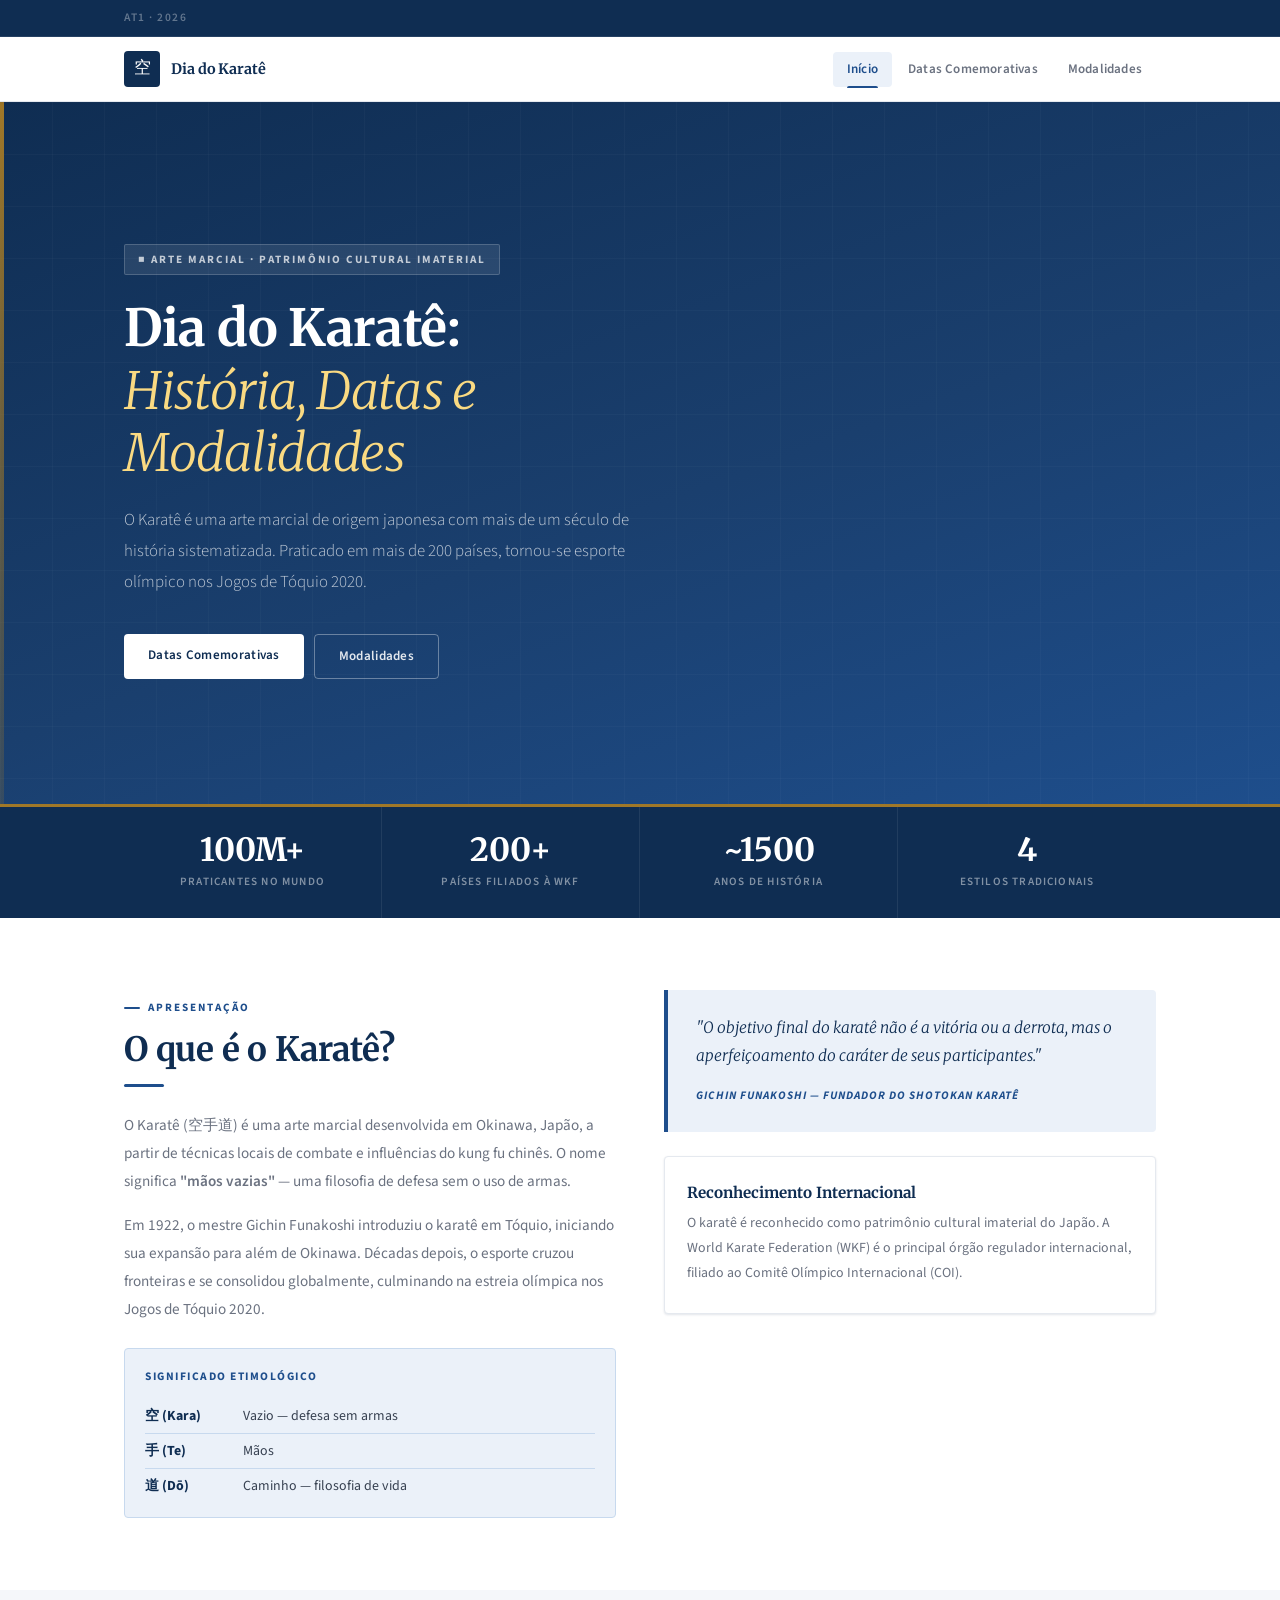
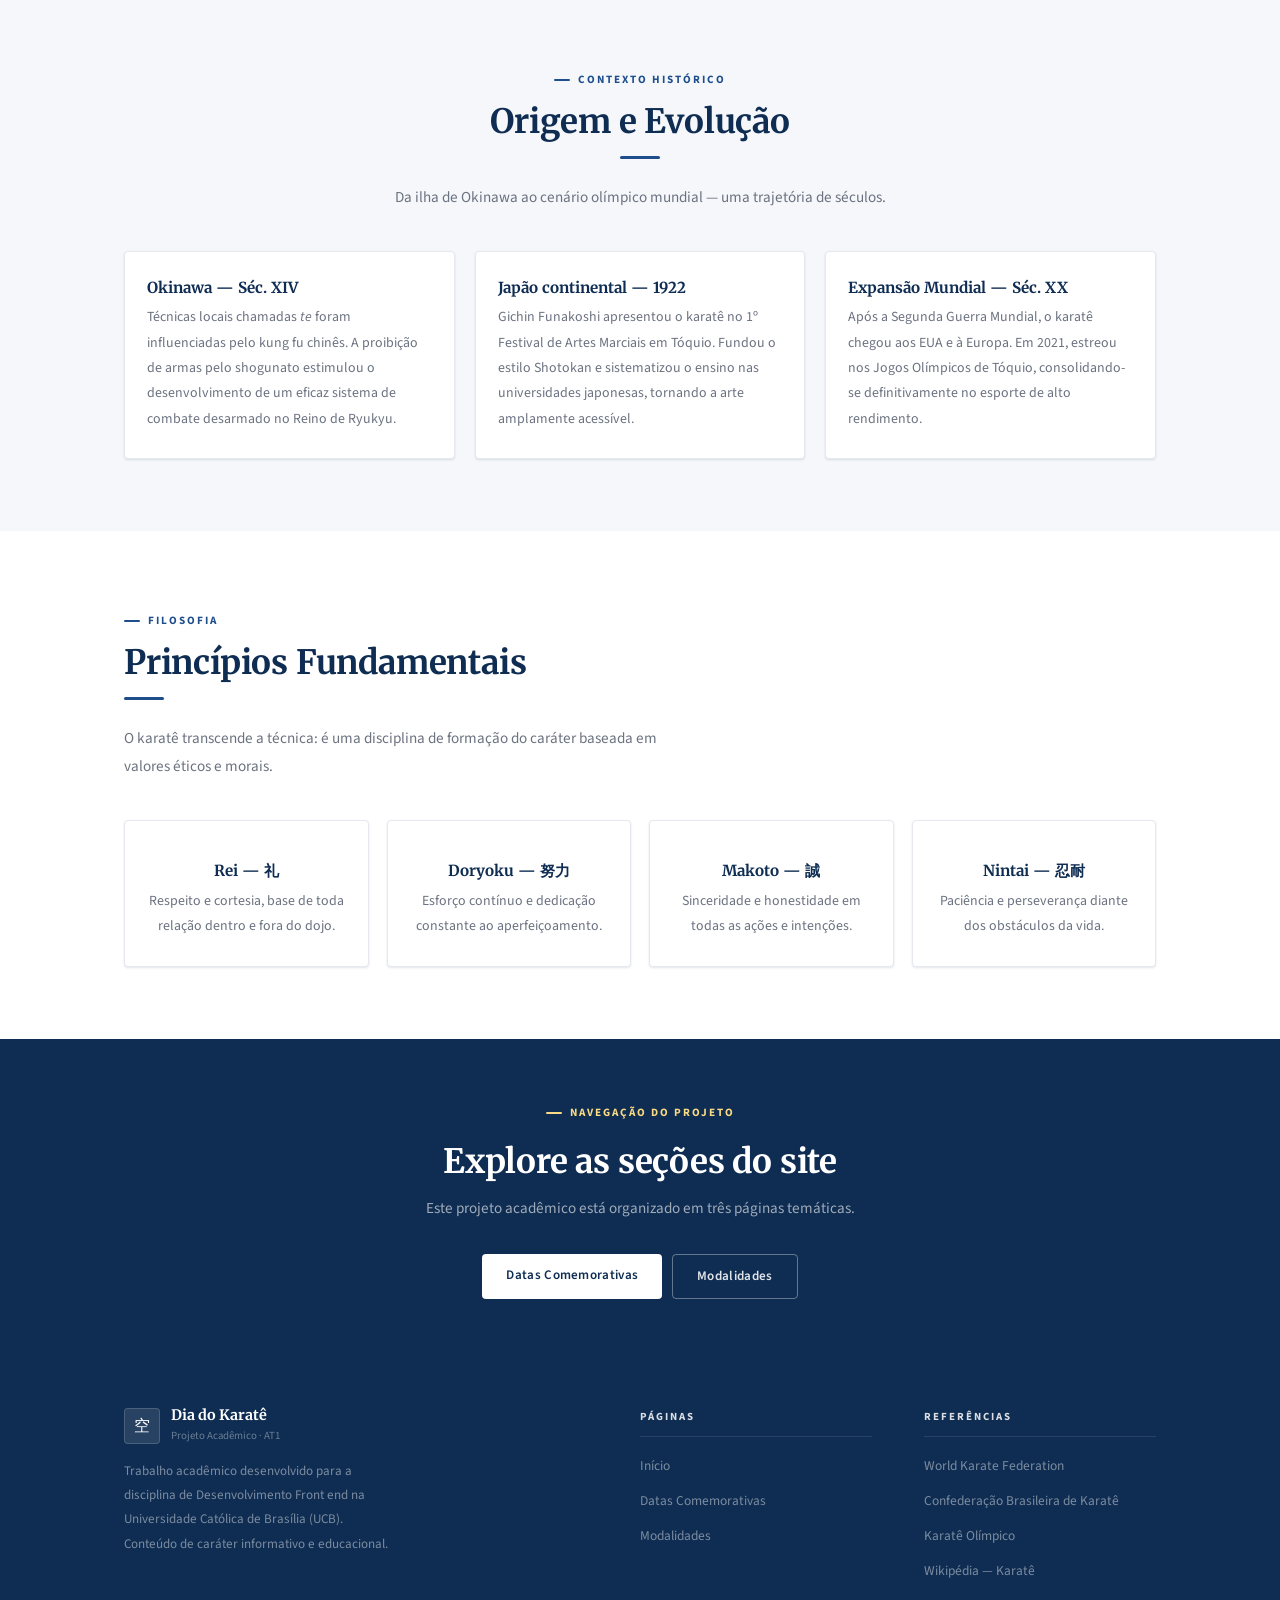
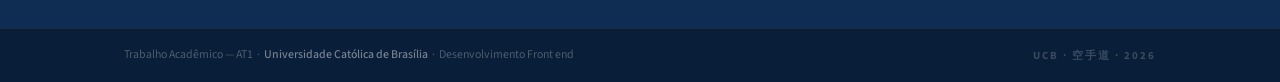
==== index.html @ 67e6d95a "Rename Index.html to index.html" ====
<!DOCTYPE html>
<html lang="pt-BR">
<head>
  <meta charset="UTF-8"/>
  <meta name="viewport" content="width=device-width, initial-scale=1.0"/>
  <title>Dia do Karatê</title>
  <link rel="stylesheet" href="style.css"/>
</head>
<body>

<!-- BARRA INSTITUCIONAL -->
<div class="barra-top">
  <div class="barra-top-inner">
    <span class="barra-top-at">AT1 · 2026</span>
  </div>
</div>

<!-- CABEÇALHO / MENU -->
<header class="cabecalho">
  <div class="cabecalho-inner">
    <div class="logo">
      <a href="index.html" style="display:flex;align-items:center;gap:11px;">
        <div class="logo-simbolo">空</div>
        <div class="logo-info">
          <span class="logo-nome">Dia do Karatê</span>
        </div>
      </a>
    </div>
    <nav>
      <ul class="nav-lista">
        <li><a href="index.html" class="ativo">Início</a></li>
        <li><a href="datas.html">Datas Comemorativas</a></li>
        <li><a href="modalidades.html">Modalidades</a></li>
      </ul>
    </nav>
  </div>
</header>

<!-- BANNER -->
<section class="banner">
  <div class="banner-conteudo">
    <div class="banner-etiqueta">&#9632; Arte Marcial · Patrimônio Cultural Imaterial</div>
    <h1 class="banner-h1">
      Dia do Karatê:<br>
      <em>História, Datas e Modalidades</em>
    </h1>
    <p class="banner-descricao">
      O Karatê é uma arte marcial de origem japonesa com mais de um século de história
      sistematizada. Praticado em mais de 200 países, tornou-se esporte olímpico nos
      Jogos de Tóquio 2020.
    </p>
    <div class="banner-acoes">
      <a href="datas.html" class="btn btn-primario">Datas Comemorativas</a>
      <a href="modalidades.html" class="btn btn-fantasma">Modalidades</a>
    </div>
  </div>
</section>

<!-- ESTATÍSTICAS -->
<div class="faixa-dados">
  <div class="faixa-dados-grade">
    <div class="dado"><div class="dado-numero">100M+</div><div class="dado-rotulo">Praticantes no mundo</div></div>
    <div class="dado"><div class="dado-numero">200+</div><div class="dado-rotulo">Países filiados à WKF</div></div>
    <div class="dado"><div class="dado-numero">~1500</div><div class="dado-rotulo">Anos de história</div></div>
    <div class="dado"><div class="dado-numero">4</div><div class="dado-rotulo">Estilos tradicionais</div></div>
  </div>
</div>

<!-- O QUE É O KARATÊ -->
<section class="secao secao-branca">
  <div class="container">
    <div class="grade-2">

      <div>
        <div class="rotulo">Apresentação</div>
        <h2 class="sec-titulo">O que é o Karatê?</h2>
        <div class="divisor"></div>
        <p class="sec-desc">
          O Karatê (空手道) é uma arte marcial desenvolvida em Okinawa, Japão, a partir de
          técnicas locais de combate e influências do kung fu chinês. O nome significa
          <strong>"mãos vazias"</strong> — uma filosofia de defesa sem o uso de armas.
        </p>
        <p class="sec-desc mt-16">
          Em 1922, o mestre Gichin Funakoshi introduziu o karatê em Tóquio, iniciando sua
          expansão para além de Okinawa. Décadas depois, o esporte cruzou fronteiras e se
          consolidou globalmente, culminando na estreia olímpica nos Jogos de Tóquio 2020.
        </p>

        <div class="etim mt-24">
          <div class="etim-titulo">Significado Etimológico</div>
          <div class="etim-linha"><span class="etim-kanji">空 (Kara)</span><span>Vazio — defesa sem armas</span></div>
          <div class="etim-linha"><span class="etim-kanji">手 (Te)</span><span>Mãos</span></div>
          <div class="etim-linha"><span class="etim-kanji">道 (Dō)</span><span>Caminho — filosofia de vida</span></div>
        </div>
      </div>

      <div>
        <div class="citacao">
          <blockquote>"O objetivo final do karatê não é a vitória ou a derrota, mas o aperfeiçoamento do caráter de seus participantes."</blockquote>
          <cite>Gichin Funakoshi — Fundador do Shotokan Karatê</cite>
        </div>

        <div class="card mt-24">
          <div class="card-icone"></div>
          <div class="card-titulo">Reconhecimento Internacional</div>
          <p class="card-texto">
            O karatê é reconhecido como patrimônio cultural imaterial do Japão. A
            World Karate Federation (WKF) é o principal órgão regulador internacional,
            filiado ao Comitê Olímpico Internacional (COI).
          </p>
        </div>
      </div>

    </div>
  </div>
</section>

<!-- ORIGEM E EVOLUÇÃO -->
<section class="secao secao-cinza">
  <div class="container">
    <div class="tc mb-40">
      <div class="rotulo">Contexto Histórico</div>
      <h2 class="sec-titulo">Origem e Evolução</h2>
      <div class="divisor divisor-centro"></div>
      <p class="sec-desc">Da ilha de Okinawa ao cenário olímpico mundial — uma trajetória de séculos.</p>
    </div>
    <div class="grade-3">
      <div class="card">
        <div class="card-icone"></div>
        <div class="card-titulo">Okinawa — Séc. XIV</div>
        <p class="card-texto">Técnicas locais chamadas <em>te</em> foram influenciadas pelo kung fu chinês. A proibição de armas pelo shogunato estimulou o desenvolvimento de um eficaz sistema de combate desarmado no Reino de Ryukyu.</p>
      </div>
      <div class="card">
        <div class="card-icone"></div>
        <div class="card-titulo">Japão continental — 1922</div>
        <p class="card-texto">Gichin Funakoshi apresentou o karatê no 1º Festival de Artes Marciais em Tóquio. Fundou o estilo Shotokan e sistematizou o ensino nas universidades japonesas, tornando a arte amplamente acessível.</p>
      </div>
      <div class="card">
        <div class="card-icone"></div>
        <div class="card-titulo">Expansão Mundial — Séc. XX</div>
        <p class="card-texto">Após a Segunda Guerra Mundial, o karatê chegou aos EUA e à Europa. Em 2021, estreou nos Jogos Olímpicos de Tóquio, consolidando-se definitivamente no esporte de alto rendimento.</p>
      </div>
    </div>
  </div>
</section>

<!-- PRINCÍPIOS -->
<section class="secao secao-branca">
  <div class="container">
    <div class="rotulo">Filosofia</div>
    <h2 class="sec-titulo">Princípios Fundamentais</h2>
    <div class="divisor"></div>
    <p class="sec-desc mb-40">O karatê transcende a técnica: é uma disciplina de formação do caráter baseada em valores éticos e morais.</p>
    <div class="grade-4">
      <div class="card tc">
        <div class="card-icone" style="margin:0 auto 14px;"></div>
        <div class="card-titulo">Rei — 礼</div>
        <p class="card-texto" style="text-align:center">Respeito e cortesia, base de toda relação dentro e fora do dojo.</p>
      </div>
      <div class="card tc">
        <div class="card-icone" style="margin:0 auto 14px;"></div>
        <div class="card-titulo">Doryoku — 努力</div>
        <p class="card-texto" style="text-align:center">Esforço contínuo e dedicação constante ao aperfeiçoamento.</p>
      </div>
      <div class="card tc">
        <div class="card-icone" style="margin:0 auto 14px;"></div>
        <div class="card-titulo">Makoto — 誠</div>
        <p class="card-texto" style="text-align:center">Sinceridade e honestidade em todas as ações e intenções.</p>
      </div>
      <div class="card tc">
        <div class="card-icone" style="margin:0 auto 14px;"></div>
        <div class="card-titulo">Nintai — 忍耐</div>
        <p class="card-texto" style="text-align:center">Paciência e perseverança diante dos obstáculos da vida.</p>
      </div>
    </div>
  </div>
</section>

<!-- CTA -->
<section class="secao-cta">
  <div class="container tc">
    <div class="rotulo rotulo-claro">Navegação do Projeto</div>
    <h2 class="sec-titulo sec-titulo-claro mt-8" style="margin-bottom:12px">Explore as seções do site</h2>
    <p class="sec-desc sec-desc-claro" style="margin:0 auto 32px">Este projeto acadêmico está organizado em três páginas temáticas.</p>
    <div style="display:flex;gap:10px;justify-content:center;flex-wrap:wrap;">
      <a href="datas.html" class="btn btn-primario">Datas Comemorativas</a>
      <a href="modalidades.html" class="btn btn-fantasma">Modalidades</a>
    </div>
  </div>
</section>

<!-- RODAPÉ -->
<footer class="rodape">
  <div class="rodape-principal">
    <div>
      <div class="rodape-logo">
        <div class="rodape-logo-box">空</div>
        <div>
          <div class="rodape-logo-nome">Dia do Karatê</div>
          <div class="rodape-logo-sub">Projeto Acadêmico · AT1</div>
        </div>
      </div>
      <p class="rodape-sobre">Trabalho acadêmico desenvolvido para a disciplina de Desenvolvimento Front end na Universidade Católica de Brasília (UCB). Conteúdo de caráter informativo e educacional.</p>
    </div>
    <div>
      <div class="rodape-col-titulo">Páginas</div>
      <ul class="rodape-links">
        <li><a href="index.html">Início</a></li>
        <li><a href="datas.html">Datas Comemorativas</a></li>
        <li><a href="modalidades.html">Modalidades</a></li>
      </ul>
    </div>
    <div>
      <div class="rodape-col-titulo">Referências</div>
      <ul class="rodape-links">
        <li><a href="https://www.worldkarate.net" target="_blank" rel="noopener">World Karate Federation</a></li>
        <li><a href="https://www.cbk.org.br" target="_blank" rel="noopener">Confederação Brasileira de Karatê</a></li>
        <li><a href="https://olympics.com/pt/sports/karate/" target="_blank" rel="noopener">Karatê Olímpico</a></li>
        <li><a href="https://pt.wikipedia.org/wiki/Karate" target="_blank" rel="noopener">Wikipédia — Karatê</a></li>
      </ul>
    </div>
  </div>
  <div class="rodape-base">
    <div class="rodape-base-inner">
      <span class="rodape-cr">Trabalho Acadêmico — AT1 &nbsp;·&nbsp; <strong>Universidade Católica de Brasília</strong> &nbsp;·&nbsp; Desenvolvimento Front end</span>
      <span class="rodape-sigla">UCB · 空手道 · 2026</span>
    </div>
  </div>
</footer>

</body>
</html>
---- style.css ----
/* ============================================================
   DIA DO KARATÊ — Identidade Visual Institucional / UCB
   Desenvolvimento Web · AT1 · 2024
   ============================================================ */

@import url('https://fonts.googleapis.com/css2?family=Merriweather:ital,wght@0,300;0,400;0,700;1,300;1,400&family=Source+Sans+3:wght@300;400;500;600;700&display=swap');

/* ── RESET ─────────────────────────────────────────────────── */
*, *::before, *::after { box-sizing: border-box; margin: 0; padding: 0; }
html { scroll-behavior: smooth; font-size: 16px; }
body {
  font-family: 'Source Sans 3', system-ui, sans-serif;
  font-size: 1rem;
  line-height: 1.75;
  color: #374151;
  background: #F5F7FA;
  overflow-x: hidden;
}
a { text-decoration: none; color: inherit; }
img { max-width: 100%; display: block; }
strong, b { font-weight: 600; }
em { font-style: italic; }

/* ── TOKENS ─────────────────────────────────────────────────── */
:root {
  /* Paleta */
  --azul-escuro:  #0F2D52;
  --azul:         #1E4E8C;
  --azul-medio:   #2563A8;
  --azul-suave:   #EBF1F9;
  --azul-borda:   #C7D9EE;
  --branco:       #FFFFFF;
  --cinza-fundo:  #F5F7FA;
  --cinza-linha:  #E5E9EF;
  --cinza-texto:  #374151;
  --cinza-medio:  #6B7280;
  --cinza-claro:  #9CA3AF;
  --ouro:         #A07828;
  --ouro-claro:   #FFF3CD;
  /* Layout */
  --max:    1200px;
  --mg:     clamp(20px, 7%, 84px);
  --r:      4px;
  /* Sombras */
  --s1: 0 1px 3px rgba(15,45,82,.07), 0 1px 2px rgba(15,45,82,.05);
  --s2: 0 4px 12px rgba(15,45,82,.10), 0 2px 4px rgba(15,45,82,.06);
  --s3: 0 8px 24px rgba(15,45,82,.12), 0 4px 8px rgba(15,45,82,.06);
}

/* ── CONTAINER ──────────────────────────────────────────────── */
.container {
  max-width: var(--max);
  margin-inline: auto;
  padding-inline: var(--mg);
}

/* ============================================================
   BARRA INSTITUCIONAL SUPERIOR
   ============================================================ */
.barra-top {
  background: var(--azul-escuro);
  border-bottom: 1px solid rgba(255,255,255,.1);
}
.barra-top-inner {
  max-width: var(--max);
  margin-inline: auto;
  padding: 8px var(--mg);
  display: flex;
  align-items: center;
  justify-content: space-between;
  gap: 12px;
}
.barra-top-inst {
  font-size: .75rem;
  font-weight: 500;
  color: rgba(255,255,255,.6);
  letter-spacing: .2px;
}
.barra-top-inst strong { color: rgba(255,255,255,.88); font-weight: 600; }
.barra-top-at {
  font-size: .72rem;
  font-weight: 600;
  letter-spacing: 1.5px;
  text-transform: uppercase;
  color: rgba(255,255,255,.35);
}

/* ============================================================
   CABEÇALHO / MENU FIXO
   ============================================================ */
.cabecalho {
  position: sticky;
  top: 0;
  z-index: 900;
  background: var(--branco);
  border-bottom: 1px solid var(--cinza-linha);
  box-shadow: var(--s1);
}
.cabecalho-inner {
  max-width: var(--max);
  margin-inline: auto;
  padding-inline: var(--mg);
  height: 64px;
  display: flex;
  align-items: center;
  justify-content: space-between;
  gap: 24px;
}

/* Logotipo */
.logo { display: flex; align-items: center; gap: 11px; }
.logo-simbolo {
  flex-shrink: 0;
  width: 36px; height: 36px;
  background: var(--azul-escuro);
  border-radius: var(--r);
  display: grid; place-items: center;
  font-size: 17px; color: #fff;
  letter-spacing: 0;
}
.logo-info { display: flex; flex-direction: column; gap: 1px; }
.logo-nome {
  font-family: 'Merriweather', Georgia, serif;
  font-size: .9rem;
  font-weight: 700;
  color: var(--azul-escuro);
  line-height: 1.2;
  letter-spacing: -.1px;
}
.logo-subtitulo {
  font-size: .68rem;
  font-weight: 600;
  letter-spacing: 1.2px;
  text-transform: uppercase;
  color: var(--cinza-medio);
}

/* Navegação */
.nav-lista { list-style: none; display: flex; align-items: center; gap: 2px; }
.nav-lista a {
  display: block;
  font-size: .82rem;
  font-weight: 600;
  color: var(--cinza-medio);
  padding: 6px 14px;
  border-radius: var(--r);
  letter-spacing: .2px;
  transition: color .15s, background .15s;
  white-space: nowrap;
  position: relative;
}
.nav-lista a:hover        { color: var(--azul); background: var(--azul-suave); }
.nav-lista a.ativo        { color: var(--azul); background: var(--azul-suave); }
.nav-lista a.ativo::after {
  content: '';
  position: absolute;
  inset-inline: 14px;
  bottom: -1px;
  height: 2px;
  background: var(--azul);
  border-radius: 2px 2px 0 0;
}

/* ============================================================
   BANNER PRINCIPAL (index)
   ============================================================ */
.banner {
  background: linear-gradient(160deg, var(--azul-escuro) 0%, #1a3f6e 55%, var(--azul) 100%);
  min-height: 78vh;
  display: flex;
  align-items: center;
  position: relative;
  overflow: hidden;
}
/* Trama geométrica discreta */
.banner::before {
  content: '';
  position: absolute;
  inset: 0;
  background-image:
    linear-gradient(rgba(255,255,255,.025) 1px, transparent 1px),
    linear-gradient(90deg, rgba(255,255,255,.025) 1px, transparent 1px);
  background-size: 52px 52px;
  pointer-events: none;
}
/* Acento dourado esquerdo */
.banner::after {
  content: '';
  position: absolute;
  inset-block: 0;
  left: 0;
  width: 4px;
  background: linear-gradient(to bottom, var(--ouro) 0%, rgba(160,120,40,.2) 100%);
}
.banner-conteudo {
  position: relative;
  z-index: 1;
  max-width: var(--max);
  margin-inline: auto;
  padding: 88px var(--mg) 72px;
  width: 100%;
}
.banner-etiqueta {
  display: inline-flex;
  align-items: center;
  gap: 8px;
  padding: 5px 13px;
  background: rgba(255,255,255,.09);
  border: 1px solid rgba(255,255,255,.18);
  border-radius: 2px;
  font-size: .7rem;
  font-weight: 700;
  letter-spacing: 2px;
  text-transform: uppercase;
  color: rgba(255,255,255,.72);
  margin-bottom: 22px;
}
.banner-h1 {
  font-family: 'Merriweather', Georgia, serif;
  font-size: clamp(1.9rem, 4.2vw, 3.2rem);
  font-weight: 700;
  line-height: 1.22;
  color: #fff;
  max-width: 640px;
  margin-bottom: 20px;
  letter-spacing: -.3px;
}
.banner-h1 em { font-style: italic; color: #FADA82; font-weight: 300; }
.banner-descricao {
  font-size: 1.05rem;
  font-weight: 300;
  color: rgba(255,255,255,.72);
  max-width: 520px;
  line-height: 1.85;
  margin-bottom: 36px;
}
.banner-acoes { display: flex; gap: 10px; flex-wrap: wrap; }

/* Botões */
.btn {
  display: inline-block;
  font-size: .82rem;
  font-weight: 600;
  letter-spacing: .3px;
  padding: 10px 24px;
  border-radius: var(--r);
  transition: all .18s;
  cursor: pointer;
  white-space: nowrap;
}
.btn-primario   { background: #fff; color: var(--azul-escuro); }
.btn-primario:hover { background: #EEF4FC; box-shadow: var(--s2); }
.btn-fantasma   { background: transparent; border: 1px solid rgba(255,255,255,.35); color: rgba(255,255,255,.88); }
.btn-fantasma:hover { background: rgba(255,255,255,.08); border-color: rgba(255,255,255,.6); }

/* ============================================================
   FAIXA DE DADOS / ESTATÍSTICAS
   ============================================================ */
.faixa-dados {
  background: var(--azul-escuro);
  border-top: 3px solid var(--ouro);
}
.faixa-dados-grade {
  max-width: var(--max);
  margin-inline: auto;
  padding-inline: var(--mg);
  display: grid;
  grid-template-columns: repeat(4, 1fr);
}
.dado {
  padding: 26px 16px;
  text-align: center;
  border-right: 1px solid rgba(255,255,255,.08);
}
.dado:last-child { border-right: none; }
.dado-numero {
  font-family: 'Merriweather', serif;
  font-size: 2rem;
  font-weight: 700;
  color: #fff;
  line-height: 1.1;
}
.dado-rotulo {
  font-size: .7rem;
  font-weight: 600;
  letter-spacing: 1.2px;
  text-transform: uppercase;
  color: rgba(255,255,255,.48);
  margin-top: 4px;
}

/* ============================================================
   SEÇÕES
   ============================================================ */
.secao         { padding: 72px 0; }
.secao-branca  { background: var(--branco); }
.secao-cinza   { background: var(--cinza-fundo); }
.secao-azul    { background: var(--azul-escuro); padding: 60px 0; }

/* Rótulo de seção */
.rotulo {
  display: inline-flex;
  align-items: center;
  gap: 8px;
  font-size: .7rem;
  font-weight: 700;
  letter-spacing: 2px;
  text-transform: uppercase;
  color: var(--azul);
  margin-bottom: 10px;
}
.rotulo::before {
  content: '';
  display: block;
  width: 16px; height: 2px;
  background: currentColor;
  border-radius: 1px;
  flex-shrink: 0;
}
.rotulo-claro { color: #FADA82; }
.rotulo-claro::before { background: #FADA82; }

/* Título de seção */
.sec-titulo {
  font-family: 'Merriweather', Georgia, serif;
  font-size: clamp(1.4rem, 2.8vw, 2.1rem);
  font-weight: 700;
  color: var(--azul-escuro);
  line-height: 1.25;
  letter-spacing: -.2px;
  margin-bottom: 14px;
}
.sec-titulo-claro { color: #fff; }

/* Divisor */
.divisor {
  width: 40px; height: 3px;
  background: var(--azul);
  border-radius: 2px;
  margin-bottom: 24px;
}
.divisor-claro  { background: var(--ouro); }
.divisor-centro { margin-inline: auto; }

/* Descrição */
.sec-desc {
  font-size: .95rem;
  color: var(--cinza-medio);
  line-height: 1.85;
  max-width: 560px;
}
.sec-desc-claro { color: rgba(255,255,255,.65); }

/* ── Grids ──────────────────────────────────── */
.grade-2 { display: grid; grid-template-columns: 1fr 1fr;           gap: 48px; align-items: start; }
.grade-3 { display: grid; grid-template-columns: repeat(3, 1fr);    gap: 20px; }
.grade-4 { display: grid; grid-template-columns: repeat(4, 1fr);    gap: 18px; }

/* ============================================================
   COMPONENTES
   ============================================================ */

/* ── Card padrão ────────────────────────────── */
.card {
  background: var(--branco);
  border: 1px solid var(--cinza-linha);
  border-radius: var(--r);
  padding: 26px 22px;
  box-shadow: var(--s1);
  transition: box-shadow .2s, transform .2s;
}
.card:hover { box-shadow: var(--s2); transform: translateY(-2px); }

.card-titulo {
  font-family: 'Merriweather', serif;
  font-size: .95rem;
  font-weight: 700;
  color: var(--azul-escuro);
  line-height: 1.3;
  margin-bottom: 8px;
}
.card-texto {
  font-size: .87rem;
  color: var(--cinza-medio);
  line-height: 1.82;
}

/* ── Card de destaque (borda lateral) ─────── */
.card-borda {
  background: var(--branco);
  border: 1px solid var(--cinza-linha);
  border-left: 4px solid var(--azul);
  border-radius: 0 var(--r) var(--r) 0;
  padding: 18px 22px;
  box-shadow: var(--s1);
}
.card-borda-data {
  font-family: 'Merriweather', serif;
  font-size: 1.3rem;
  font-weight: 700;
  color: var(--azul-escuro);
  line-height: 1.2;
  margin-bottom: 3px;
}
.card-borda-org {
  font-size: .68rem;
  font-weight: 700;
  letter-spacing: 1.5px;
  text-transform: uppercase;
  color: var(--cinza-claro);
  margin-bottom: 8px;
}
.card-borda-texto { font-size: .87rem; color: var(--cinza-medio); line-height: 1.72; }

/* ── Citação ──────────────────────────────── */
.citacao {
  background: var(--azul-suave);
  border-left: 4px solid var(--azul);
  border-radius: 0 var(--r) var(--r) 0;
  padding: 24px 28px;
}
.citacao blockquote {
  font-family: 'Merriweather', serif;
  font-size: .97rem;
  font-style: italic;
  font-weight: 300;
  color: var(--azul-escuro);
  line-height: 1.8;
  margin-bottom: 10px;
}
.citacao cite {
  font-size: .72rem;
  font-weight: 700;
  letter-spacing: 1px;
  text-transform: uppercase;
  color: var(--azul);
}

/* ── Nota / Aviso ────────────────────────── */
.nota {
  background: #FEFCE8;
  border: 1px solid #F0D060;
  border-left: 4px solid #D4A017;
  border-radius: 0 var(--r) var(--r) 0;
  padding: 16px 22px;
  margin-block: 28px;
}
.nota p { font-size: .87rem; color: #523800; line-height: 1.8; }
.nota strong { color: #3A2800; }

/* ── Mini-card de etimologia ─────────────── */
.etim {
  background: var(--azul-suave);
  border: 1px solid var(--azul-borda);
  border-radius: var(--r);
  padding: 18px 20px;
}
.etim-titulo {
  font-size: .72rem;
  font-weight: 700;
  letter-spacing: 1.5px;
  text-transform: uppercase;
  color: var(--azul);
  margin-bottom: 12px;
}
.etim-linha {
  display: flex;
  gap: 8px;
  font-size: .87rem;
  color: var(--cinza-texto);
  padding: 5px 0;
  border-bottom: 1px solid var(--azul-borda);
}
.etim-linha:last-child { border-bottom: none; padding-bottom: 0; }
.etim-kanji { font-weight: 700; color: var(--azul-escuro); min-width: 90px; flex-shrink: 0; }

/* ── Tabela ──────────────────────────────── */
.tabela-envoltorio {
  border: 1px solid var(--cinza-linha);
  border-radius: var(--r);
  overflow: hidden;
  box-shadow: var(--s1);
}
.tabela {
  width: 100%;
  border-collapse: collapse;
  font-size: .87rem;
  background: var(--branco);
}
.tabela thead th {
  background: var(--azul-escuro);
  color: #fff;
  font-size: .68rem;
  font-weight: 700;
  letter-spacing: 1.5px;
  text-transform: uppercase;
  padding: 13px 18px;
  text-align: left;
  white-space: nowrap;
}
.tabela tbody td {
  padding: 13px 18px;
  color: var(--cinza-texto);
  border-bottom: 1px solid var(--cinza-linha);
  vertical-align: top;
  line-height: 1.7;
}
.tabela tbody tr:last-child td { border-bottom: none; }
.tabela tbody tr:hover td { background: var(--azul-suave); }
.tabela td:first-child { font-weight: 700; color: var(--azul-escuro); white-space: nowrap; }

/* ── Badge ───────────────────────────────── */
.badge {
  display: inline-block;
  padding: 2px 9px;
  font-size: .65rem;
  font-weight: 700;
  letter-spacing: 1px;
  text-transform: uppercase;
  border-radius: 2px;
}
.badge-azul  { background: var(--azul-suave);  color: var(--azul-escuro); }
.badge-verde { background: #E8F5EC;            color: #1B5E38; }
.badge-ouro  { background: var(--ouro-claro);  color: #6B4A00; }
.badge-cinza { background: #F3F4F6;            color: var(--cinza-texto); }

/* ── Linha de pontuação ──────────────────── */
.pont-linha {
  display: flex;
  align-items: center;
  justify-content: space-between;
  gap: 12px;
  padding: 10px 0;
  border-bottom: 1px solid var(--cinza-linha);
  font-size: .87rem;
}
.pont-linha:last-child { border-bottom: none; padding-bottom: 0; }
.pont-desc { color: var(--cinza-medio); }
.pont-valor {
  font-family: 'Merriweather', serif;
  font-size: 1.1rem;
  font-weight: 700;
  color: var(--azul-escuro);
  white-space: nowrap;
}

/* ── Linha de faixa ──────────────────────── */
.faixa-linha {
  display: flex;
  align-items: center;
  gap: 14px;
  padding: 9px 0;
  border-bottom: 1px solid var(--cinza-linha);
}
.faixa-linha:last-child { border-bottom: none; padding-bottom: 0; }
.faixa-cor {
  width: 52px; height: 12px;
  border-radius: 2px;
  flex-shrink: 0;
  box-shadow: 0 1px 2px rgba(0,0,0,.14);
}
.faixa-texto { font-size: .87rem; color: var(--cinza-texto); }
.faixa-texto strong { font-weight: 600; color: var(--azul-escuro); }
.faixa-texto small   { font-size: .78rem; color: var(--cinza-medio); }

/* ── Timeline ────────────────────────────── */
.timeline { position: relative; padding-left: 24px; }
.timeline::before {
  content: '';
  position: absolute;
  left: 0; top: 8px; bottom: 0;
  width: 2px;
  background: linear-gradient(to bottom, var(--azul), var(--cinza-linha));
}
.tl-item { position: relative; padding: 0 0 34px 26px; }
.tl-item::before {
  content: '';
  position: absolute;
  left: -5px; top: 5px;
  width: 12px; height: 12px;
  background: var(--branco);
  border: 2px solid var(--azul);
  border-radius: 50%;
}
.tl-ano {
  font-size: .7rem;
  font-weight: 700;
  letter-spacing: 2px;
  text-transform: uppercase;
  color: var(--azul);
  margin-bottom: 3px;
}
.tl-titulo {
  font-family: 'Merriweather', serif;
  font-size: .9rem;
  font-weight: 700;
  color: var(--azul-escuro);
  margin-bottom: 5px;
}
.tl-texto { font-size: .84rem; color: var(--cinza-medio); line-height: 1.8; }

/* ── Hero interno (páginas internas) ─────── */
.hero-int {
  background: linear-gradient(160deg, var(--azul-escuro) 0%, var(--azul) 100%);
  border-bottom: 3px solid var(--ouro);
}
.hero-int-conteudo {
  max-width: var(--max);
  margin-inline: auto;
  padding: 48px var(--mg) 40px;
}
.breadcrumb {
  display: flex;
  align-items: center;
  gap: 6px;
  font-size: .75rem;
  font-weight: 500;
  color: rgba(255,255,255,.5);
  margin-bottom: 14px;
}
.breadcrumb a { transition: color .15s; }
.breadcrumb a:hover { color: rgba(255,255,255,.88); }
.breadcrumb .sep { color: rgba(255,255,255,.25); font-size: .7rem; }
.breadcrumb span { color: rgba(255,255,255,.88); }
.hero-int-titulo {
  font-family: 'Merriweather', serif;
  font-size: clamp(1.6rem, 3.8vw, 2.8rem);
  font-weight: 700;
  color: #fff;
  line-height: 1.22;
  letter-spacing: -.2px;
  margin-bottom: 8px;
}
.hero-int-subtitulo {
  font-size: .95rem;
  font-weight: 300;
  color: rgba(255,255,255,.6);
}

/* ── Card de modalidade (header colorido) ─── */
.mod-card {
  border: 1px solid var(--cinza-linha);
  border-radius: var(--r);
  overflow: hidden;
  box-shadow: var(--s1);
}
.mod-cabecalho {
  padding: 24px 24px 20px;
  color: #fff;
}
.mod-num {
  font-size: .66rem;
  font-weight: 700;
  letter-spacing: 2px;
  text-transform: uppercase;
  color: rgba(255,255,255,.45);
  margin-bottom: 5px;
}
.mod-nome {
  font-family: 'Merriweather', serif;
  font-size: 1.55rem;
  font-weight: 700;
  color: #fff;
  line-height: 1.18;
  margin-bottom: 4px;
}
.mod-subtitulo { font-size: .82rem; color: rgba(255,255,255,.52); }
.mod-corpo { padding: 24px; background: var(--branco); }

/* ── Mini-stats inline ───────────────────── */
.mini-stats {
  display: grid;
  grid-template-columns: 1fr 1fr;
  gap: 10px;
  margin-top: 18px;
}
.mini-stat {
  background: var(--cinza-fundo);
  border: 1px solid var(--cinza-linha);
  border-radius: var(--r);
  padding: 13px;
  text-align: center;
}
.mini-stat-num {
  font-family: 'Merriweather', serif;
  font-size: 1.4rem;
  font-weight: 700;
  color: var(--azul-escuro);
  line-height: 1.1;
}
.mini-stat-leg {
  font-size: .67rem;
  font-weight: 600;
  letter-spacing: 1px;
  text-transform: uppercase;
  color: var(--cinza-medio);
  margin-top: 3px;
}

/* ── Bloco de faixas ─────────────────────── */
.faixas-bloco {
  background: var(--cinza-fundo);
  border: 1px solid var(--cinza-linha);
  border-radius: var(--r);
  padding: 24px;
}
.faixas-titulo {
  font-size: .7rem;
  font-weight: 700;
  letter-spacing: 2px;
  text-transform: uppercase;
  color: var(--azul-escuro);
  padding-bottom: 12px;
  border-bottom: 2px solid var(--azul-escuro);
  margin-bottom: 16px;
}

/* ============================================================
   SEÇÃO DE NAVEGAÇÃO / CTA (fundo azul)
   ============================================================ */
.secao-cta { background: var(--azul-escuro); padding: 56px 0; }
.secao-cta .rotulo { color: #FADA82; }
.secao-cta .rotulo::before { background: #FADA82; }
.secao-cta .sec-titulo { color: #fff; }
.secao-cta .sec-desc  { color: rgba(255,255,255,.6); }

/* ============================================================
   RODAPÉ
   ============================================================ */
.rodape { background: var(--azul-escuro); }
.rodape-principal {
  max-width: var(--max);
  margin-inline: auto;
  padding: 52px var(--mg) 44px;
  display: grid;
  grid-template-columns: 2fr 1fr 1fr;
  gap: 52px;
}

/* Coluna sobre */
.rodape-logo { display: flex; align-items: center; gap: 11px; margin-bottom: 14px; }
.rodape-logo-box {
  width: 36px; height: 36px;
  background: rgba(255,255,255,.1);
  border: 1px solid rgba(255,255,255,.16);
  border-radius: var(--r);
  display: grid; place-items: center;
  font-size: 16px; color: #fff; flex-shrink: 0;
}
.rodape-logo-nome {
  font-family: 'Merriweather', serif;
  font-size: .9rem;
  font-weight: 700;
  color: #fff;
  line-height: 1.2;
}
.rodape-logo-sub { font-size: .68rem; color: rgba(255,255,255,.38); margin-top: 1px; }
.rodape-sobre {
  font-size: .82rem;
  color: rgba(255,255,255,.45);
  line-height: 1.85;
  max-width: 270px;
}

/* Colunas de links */
.rodape-col-titulo {
  font-size: .68rem;
  font-weight: 700;
  letter-spacing: 2px;
  text-transform: uppercase;
  color: rgba(255,255,255,.85);
  padding-bottom: 10px;
  border-bottom: 1px solid rgba(255,255,255,.1);
  margin-bottom: 14px;
}
.rodape-links { list-style: none; display: flex; flex-direction: column; gap: 7px; }
.rodape-links a {
  font-size: .84rem;
  color: rgba(255,255,255,.45);
  transition: color .15s;
}
.rodape-links a:hover { color: rgba(255,255,255,.88); }

/* Barra inferior */
.rodape-base {
  background: #091E38;
  border-top: 1px solid rgba(255,255,255,.07);
}
.rodape-base-inner {
  max-width: var(--max);
  margin-inline: auto;
  padding: 16px var(--mg);
  display: flex;
  align-items: center;
  justify-content: space-between;
  gap: 12px;
  flex-wrap: wrap;
}
.rodape-cr { font-size: .74rem; color: rgba(255,255,255,.28); }
.rodape-cr strong { color: rgba(255,255,255,.44); font-weight: 500; }
.rodape-sigla {
  font-size: .68rem;
  font-weight: 700;
  letter-spacing: 2px;
  text-transform: uppercase;
  color: rgba(255,255,255,.2);
}

/* ============================================================
   UTILITÁRIOS
   ============================================================ */
.tc { text-align: center; }
.tc .rotulo     { justify-content: center; }
.tc .divisor    { margin-inline: auto; }
.tc .sec-desc   { margin-inline: auto; }

.mt-8  { margin-top:  8px; } .mt-16 { margin-top: 16px; }
.mt-24 { margin-top: 24px; } .mt-40 { margin-top: 40px; }
.mb-16 { margin-bottom: 16px; } .mb-24 { margin-bottom: 24px; }
.mb-32 { margin-bottom: 32px; } .mb-40 { margin-bottom: 40px; }

/* ============================================================
   RESPONSIVIDADE
   ============================================================ */
@media (max-width: 960px) {
  .grade-2 { grid-template-columns: 1fr; gap: 28px; }
  .grade-3 { grid-template-columns: 1fr 1fr; }
  .grade-4 { grid-template-columns: 1fr 1fr; }
  .faixa-dados-grade { grid-template-columns: 1fr 1fr; }
  .rodape-principal { grid-template-columns: 1fr 1fr; }
  .barra-top-at { display: none; }
}
@media (max-width: 640px) {
  :root { --mg: 20px; }
  .grade-3, .grade-4, .faixa-dados-grade { grid-template-columns: 1fr; }
  .rodape-principal { grid-template-columns: 1fr; gap: 28px; }
  .rodape-base-inner { flex-direction: column; align-items: flex-start; }
  .nav-lista a { font-size: .75rem; padding: 6px 10px; }
  .nav-lista a.ativo::after { display: none; }
  .banner-h1 { font-size: 1.7rem; }
  .barra-top { display: none; }
  .tabela { font-size: .8rem; }
  .tabela thead th, .tabela tbody td { padding: 10px 12px; }
}
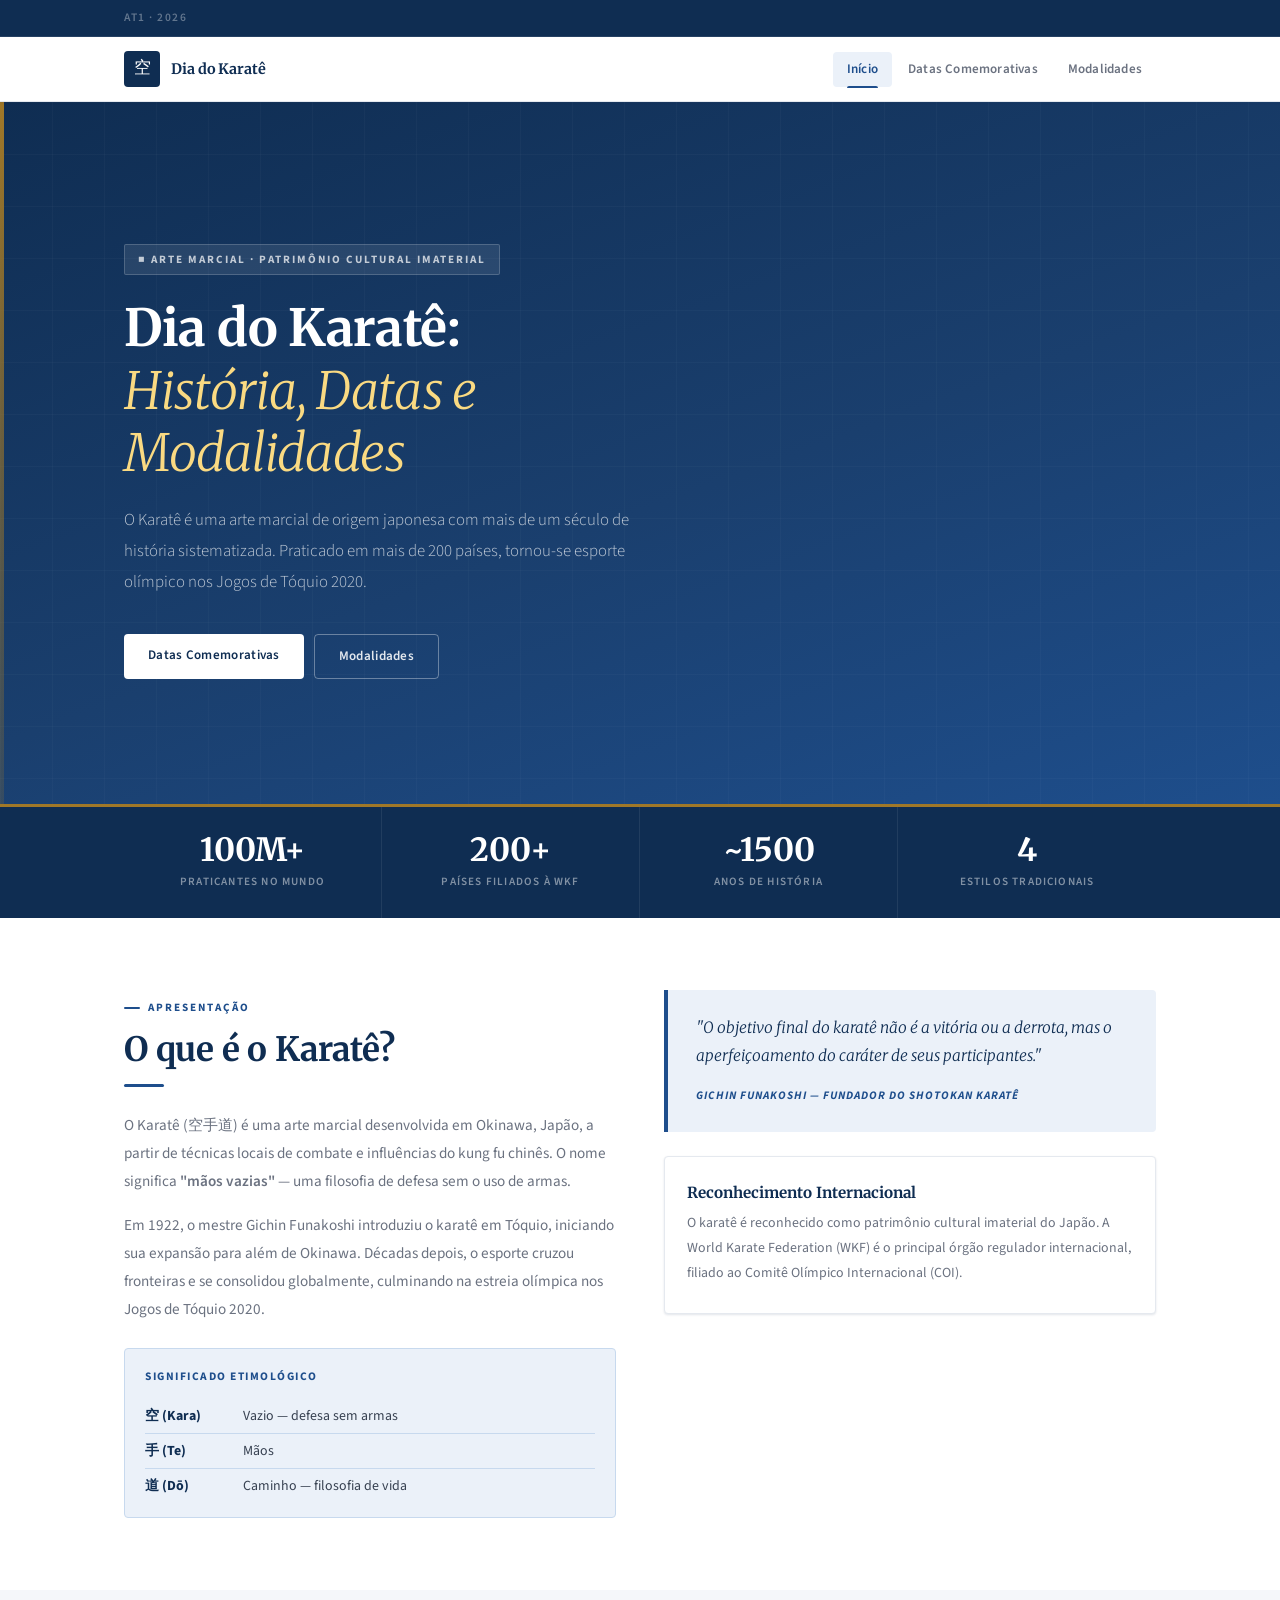
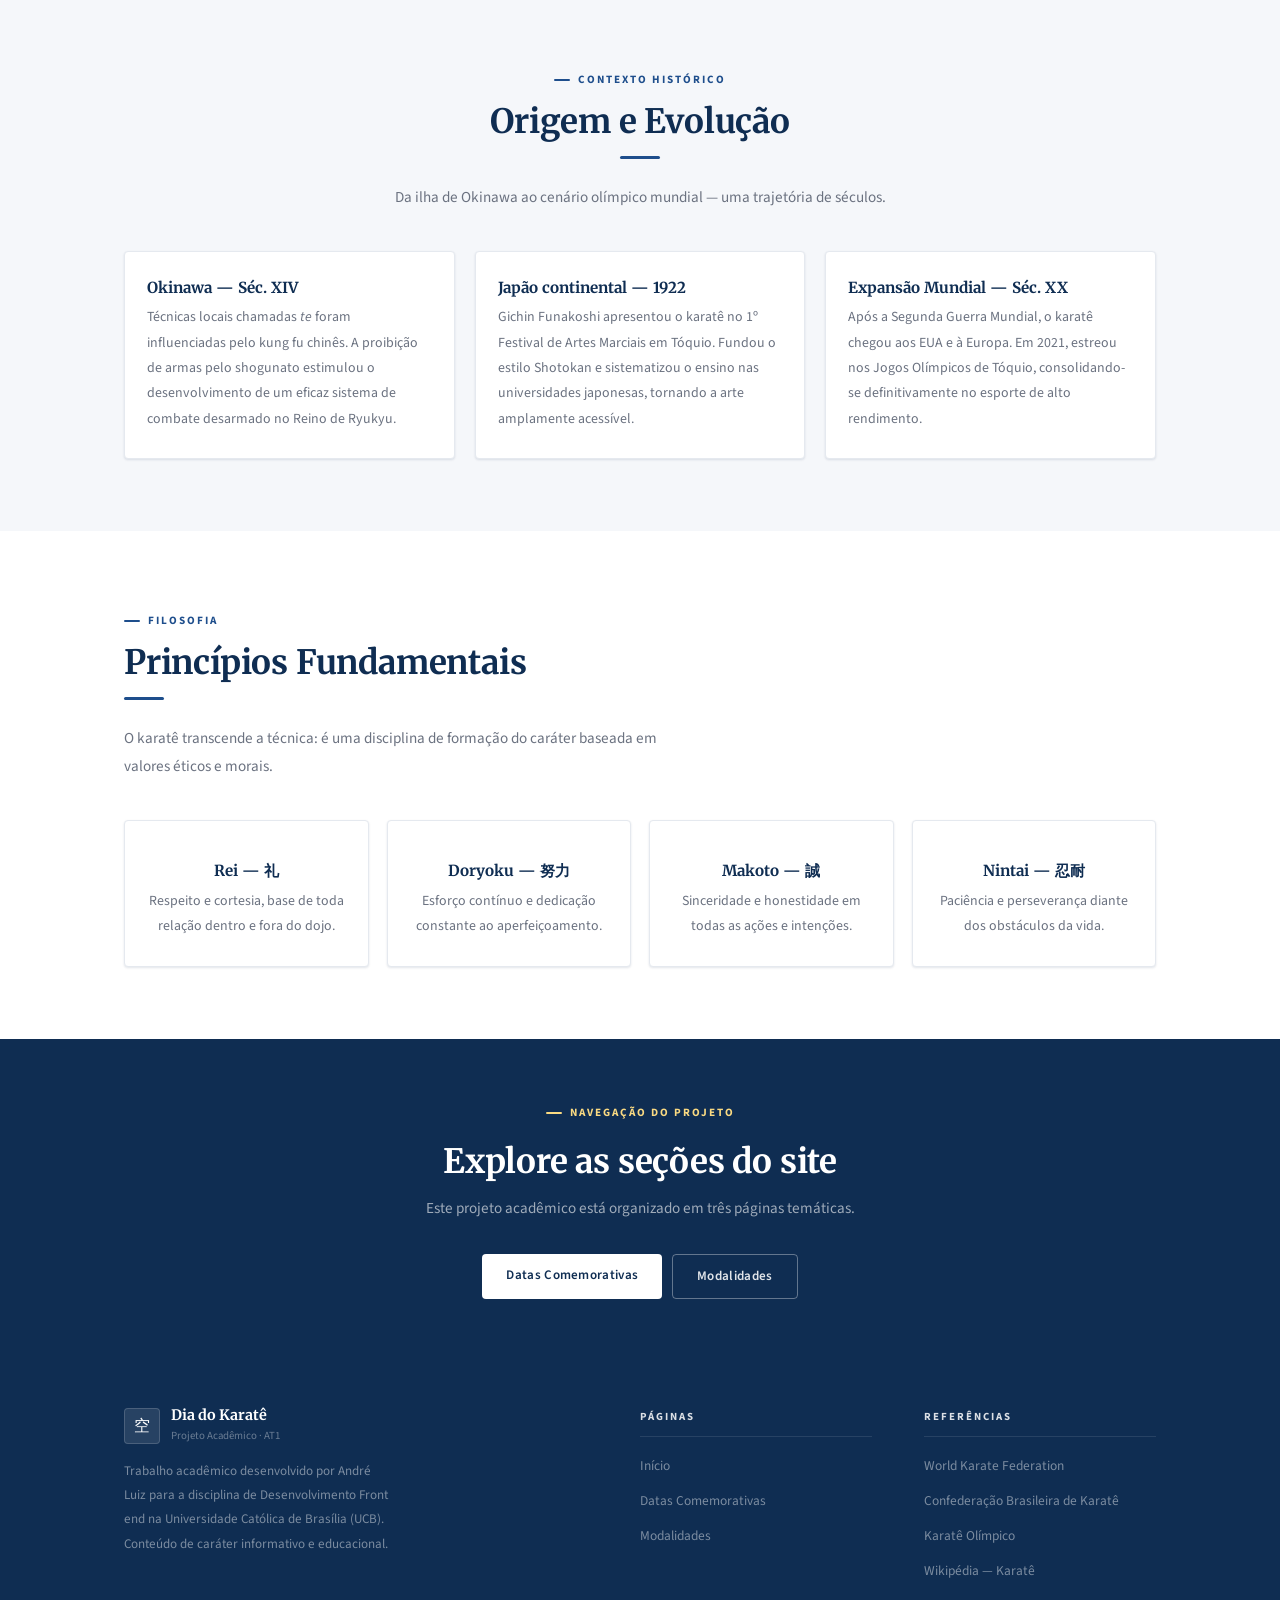
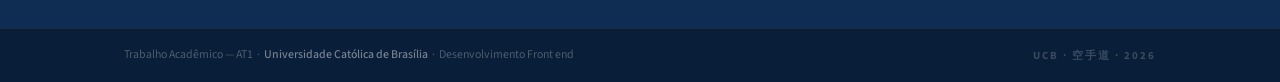
==== commit 40036878: "Fix HTML structure and formatting" ====
--- a/index.html
+++ b/index.html
@@ -200,7 +200,7 @@
           <div class="rodape-logo-sub">Projeto Acadêmico · AT1</div>
         </div>
       </div>
-      <p class="rodape-sobre">Trabalho acadêmico desenvolvido para a disciplina de Desenvolvimento Front end na Universidade Católica de Brasília (UCB). Conteúdo de caráter informativo e educacional.</p>
+      <p class="rodape-sobre">Trabalho acadêmico desenvolvido por André Luiz para a disciplina de Desenvolvimento Front end na Universidade Católica de Brasília (UCB). Conteúdo de caráter informativo e educacional.</p>
     </div>
     <div>
       <div class="rodape-col-titulo">Páginas</div>
